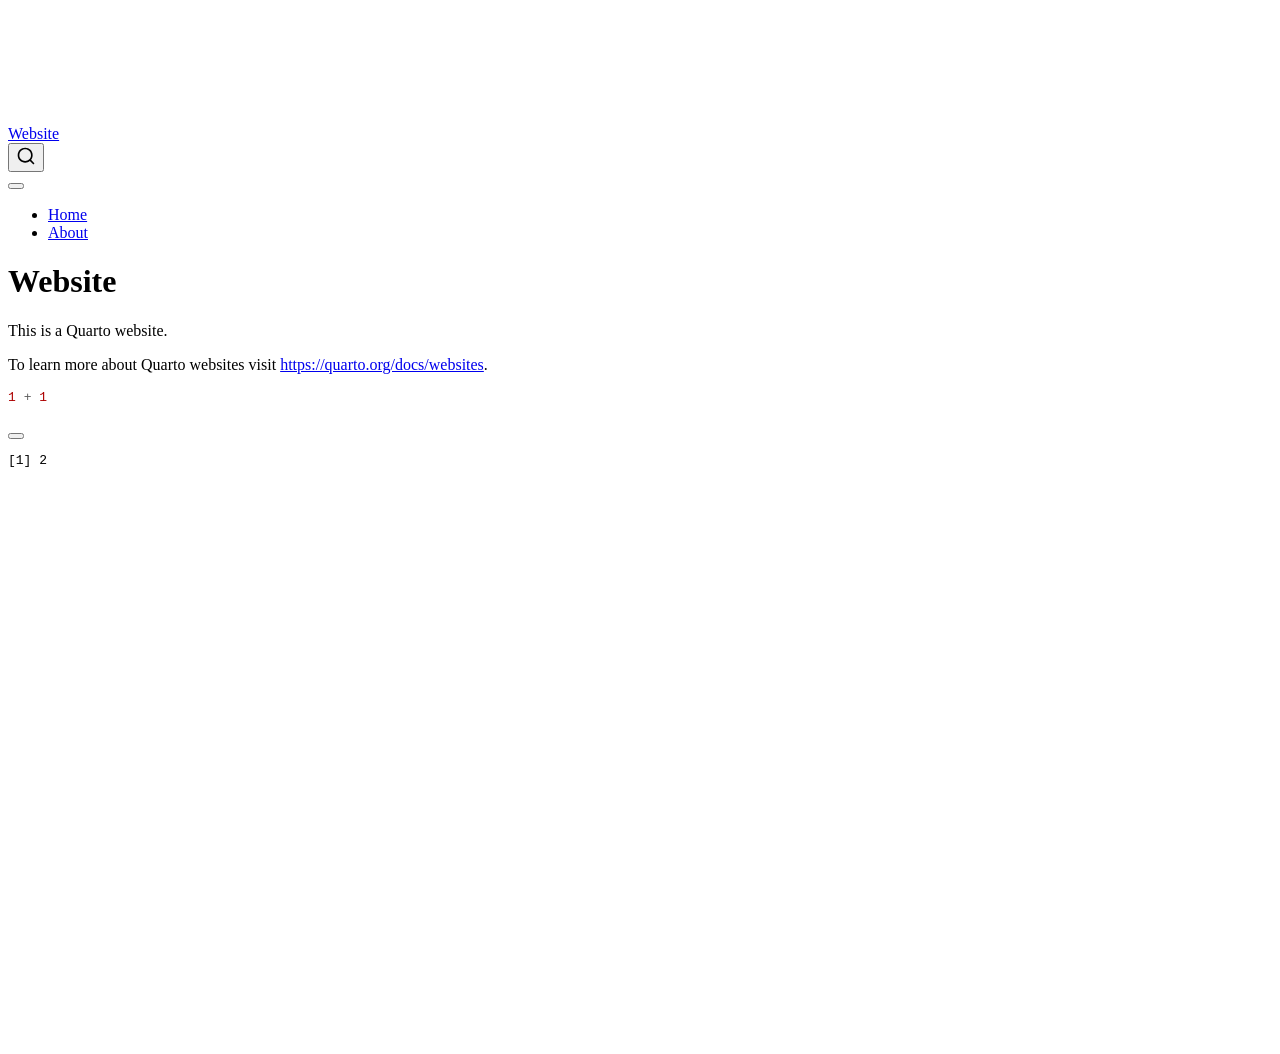
==== docs/index.html @ 3f33645c "commit 1" ====
<!DOCTYPE html>
<html xmlns="http://www.w3.org/1999/xhtml" lang="en" xml:lang="en"><head>

<meta charset="utf-8">
<meta name="generator" content="quarto-1.8.25">

<meta name="viewport" content="width=device-width, initial-scale=1.0, user-scalable=yes">


<title>Website</title>
<style>
code{white-space: pre-wrap;}
span.smallcaps{font-variant: small-caps;}
div.columns{display: flex; gap: min(4vw, 1.5em);}
div.column{flex: auto; overflow-x: auto;}
div.hanging-indent{margin-left: 1.5em; text-indent: -1.5em;}
ul.task-list{list-style: none;}
ul.task-list li input[type="checkbox"] {
  width: 0.8em;
  margin: 0 0.8em 0.2em -1em; /* quarto-specific, see https://github.com/quarto-dev/quarto-cli/issues/4556 */ 
  vertical-align: middle;
}
/* CSS for syntax highlighting */
html { -webkit-text-size-adjust: 100%; }
pre > code.sourceCode { white-space: pre; position: relative; }
pre > code.sourceCode > span { display: inline-block; line-height: 1.25; }
pre > code.sourceCode > span:empty { height: 1.2em; }
.sourceCode { overflow: visible; }
code.sourceCode > span { color: inherit; text-decoration: inherit; }
div.sourceCode { margin: 1em 0; }
pre.sourceCode { margin: 0; }
@media screen {
div.sourceCode { overflow: auto; }
}
@media print {
pre > code.sourceCode { white-space: pre-wrap; }
pre > code.sourceCode > span { text-indent: -5em; padding-left: 5em; }
}
pre.numberSource code
  { counter-reset: source-line 0; }
pre.numberSource code > span
  { position: relative; left: -4em; counter-increment: source-line; }
pre.numberSource code > span > a:first-child::before
  { content: counter(source-line);
    position: relative; left: -1em; text-align: right; vertical-align: baseline;
    border: none; display: inline-block;
    -webkit-touch-callout: none; -webkit-user-select: none;
    -khtml-user-select: none; -moz-user-select: none;
    -ms-user-select: none; user-select: none;
    padding: 0 4px; width: 4em;
  }
pre.numberSource { margin-left: 3em;  padding-left: 4px; }
div.sourceCode
  {   }
@media screen {
pre > code.sourceCode > span > a:first-child::before { text-decoration: underline; }
}
</style>


<script src="site_libs/quarto-nav/quarto-nav.js"></script>
<script src="site_libs/quarto-nav/headroom.min.js"></script>
<script src="site_libs/clipboard/clipboard.min.js"></script>
<script src="site_libs/quarto-search/autocomplete.umd.js"></script>
<script src="site_libs/quarto-search/fuse.min.js"></script>
<script src="site_libs/quarto-search/quarto-search.js"></script>
<meta name="quarto:offset" content="./">
<script src="site_libs/quarto-html/quarto.js" type="module"></script>
<script src="site_libs/quarto-html/tabsets/tabsets.js" type="module"></script>
<script src="site_libs/quarto-html/axe/axe-check.js" type="module"></script>
<script src="site_libs/quarto-html/popper.min.js"></script>
<script src="site_libs/quarto-html/tippy.umd.min.js"></script>
<script src="site_libs/quarto-html/anchor.min.js"></script>
<link href="site_libs/quarto-html/tippy.css" rel="stylesheet">
<link href="site_libs/quarto-html/quarto-syntax-highlighting-7b89279ff1a6dce999919e0e67d4d9ec.css" rel="stylesheet" id="quarto-text-highlighting-styles">
<script src="site_libs/bootstrap/bootstrap.min.js"></script>
<link href="site_libs/bootstrap/bootstrap-icons.css" rel="stylesheet">
<link href="site_libs/bootstrap/bootstrap-e31584831b205ffbb2d98406f31c2a5b.min.css" rel="stylesheet" append-hash="true" id="quarto-bootstrap" data-mode="light">
<script id="quarto-search-options" type="application/json">{
  "location": "navbar",
  "copy-button": false,
  "collapse-after": 3,
  "panel-placement": "end",
  "type": "overlay",
  "limit": 50,
  "keyboard-shortcut": [
    "f",
    "/",
    "s"
  ],
  "show-item-context": false,
  "language": {
    "search-no-results-text": "No results",
    "search-matching-documents-text": "matching documents",
    "search-copy-link-title": "Copy link to search",
    "search-hide-matches-text": "Hide additional matches",
    "search-more-match-text": "more match in this document",
    "search-more-matches-text": "more matches in this document",
    "search-clear-button-title": "Clear",
    "search-text-placeholder": "",
    "search-detached-cancel-button-title": "Cancel",
    "search-submit-button-title": "Submit",
    "search-label": "Search"
  }
}</script>


<link rel="stylesheet" href="styles.css">
</head>

<body class="nav-fixed quarto-light">

<div id="quarto-search-results"></div>
  <header id="quarto-header" class="headroom fixed-top">
    <nav class="navbar navbar-expand-lg " data-bs-theme="dark">
      <div class="navbar-container container-fluid">
      <div class="navbar-brand-container mx-auto">
    <a href="./index.html" class="navbar-brand navbar-brand-logo">
    </a>
    <a class="navbar-brand" href="./index.html">
    <span class="navbar-title">Website</span>
    </a>
  </div>
            <div id="quarto-search" class="" title="Search"></div>
          <button class="navbar-toggler" type="button" data-bs-toggle="collapse" data-bs-target="#navbarCollapse" aria-controls="navbarCollapse" role="menu" aria-expanded="false" aria-label="Toggle navigation" onclick="if (window.quartoToggleHeadroom) { window.quartoToggleHeadroom(); }">
  <span class="navbar-toggler-icon"></span>
</button>
          <div class="collapse navbar-collapse" id="navbarCollapse">
            <ul class="navbar-nav navbar-nav-scroll me-auto">
  <li class="nav-item">
    <a class="nav-link active" href="./index.html" aria-current="page"> 
<span class="menu-text">Home</span></a>
  </li>  
  <li class="nav-item">
    <a class="nav-link" href="./about.html"> 
<span class="menu-text">About</span></a>
  </li>  
</ul>
          </div> <!-- /navcollapse -->
            <div class="quarto-navbar-tools">
</div>
      </div> <!-- /container-fluid -->
    </nav>
</header>
<!-- content -->
<div id="quarto-content" class="quarto-container page-columns page-rows-contents page-layout-article page-navbar">
<!-- sidebar -->
<!-- margin-sidebar -->
    <div id="quarto-margin-sidebar" class="sidebar margin-sidebar zindex-bottom">
        
    </div>
<!-- main -->
<main class="content" id="quarto-document-content">

<header id="title-block-header" class="quarto-title-block default">
<div class="quarto-title">
<h1 class="title">Website</h1>
</div>



<div class="quarto-title-meta">

    
  
    
  </div>
  


</header>


<p>This is a Quarto website.</p>
<p>To learn more about Quarto websites visit <a href="https://quarto.org/docs/websites" class="uri">https://quarto.org/docs/websites</a>.</p>
<div class="cell">
<div class="code-copy-outer-scaffold"><div class="sourceCode cell-code" id="cb1"><pre class="sourceCode r code-with-copy"><code class="sourceCode r"><span id="cb1-1"><a href="#cb1-1" aria-hidden="true" tabindex="-1"></a><span class="dv">1</span> <span class="sc">+</span> <span class="dv">1</span></span></code></pre></div><button title="Copy to Clipboard" class="code-copy-button"><i class="bi"></i></button></div>
<div class="cell-output cell-output-stdout">
<pre><code>[1] 2</code></pre>
</div>
</div>



</main> <!-- /main -->
<script id="quarto-html-after-body" type="application/javascript">
  window.document.addEventListener("DOMContentLoaded", function (event) {
    const icon = "";
    const anchorJS = new window.AnchorJS();
    anchorJS.options = {
      placement: 'right',
      icon: icon
    };
    anchorJS.add('.anchored');
    const isCodeAnnotation = (el) => {
      for (const clz of el.classList) {
        if (clz.startsWith('code-annotation-')) {                     
          return true;
        }
      }
      return false;
    }
    const onCopySuccess = function(e) {
      // button target
      const button = e.trigger;
      // don't keep focus
      button.blur();
      // flash "checked"
      button.classList.add('code-copy-button-checked');
      var currentTitle = button.getAttribute("title");
      button.setAttribute("title", "Copied!");
      let tooltip;
      if (window.bootstrap) {
        button.setAttribute("data-bs-toggle", "tooltip");
        button.setAttribute("data-bs-placement", "left");
        button.setAttribute("data-bs-title", "Copied!");
        tooltip = new bootstrap.Tooltip(button, 
          { trigger: "manual", 
            customClass: "code-copy-button-tooltip",
            offset: [0, -8]});
        tooltip.show();    
      }
      setTimeout(function() {
        if (tooltip) {
          tooltip.hide();
          button.removeAttribute("data-bs-title");
          button.removeAttribute("data-bs-toggle");
          button.removeAttribute("data-bs-placement");
        }
        button.setAttribute("title", currentTitle);
        button.classList.remove('code-copy-button-checked');
      }, 1000);
      // clear code selection
      e.clearSelection();
    }
    const getTextToCopy = function(trigger) {
      const outerScaffold = trigger.parentElement.cloneNode(true);
      const codeEl = outerScaffold.querySelector('code');
      for (const childEl of codeEl.children) {
        if (isCodeAnnotation(childEl)) {
          childEl.remove();
        }
      }
      return codeEl.innerText;
    }
    const clipboard = new window.ClipboardJS('.code-copy-button:not([data-in-quarto-modal])', {
      text: getTextToCopy
    });
    clipboard.on('success', onCopySuccess);
    if (window.document.getElementById('quarto-embedded-source-code-modal')) {
      const clipboardModal = new window.ClipboardJS('.code-copy-button[data-in-quarto-modal]', {
        text: getTextToCopy,
        container: window.document.getElementById('quarto-embedded-source-code-modal')
      });
      clipboardModal.on('success', onCopySuccess);
    }
      var localhostRegex = new RegExp(/^(?:http|https):\/\/localhost\:?[0-9]*\//);
      var mailtoRegex = new RegExp(/^mailto:/);
        var filterRegex = new RegExp('/' + window.location.host + '/');
      var isInternal = (href) => {
          return filterRegex.test(href) || localhostRegex.test(href) || mailtoRegex.test(href);
      }
      // Inspect non-navigation links and adorn them if external
     var links = window.document.querySelectorAll('a[href]:not(.nav-link):not(.navbar-brand):not(.toc-action):not(.sidebar-link):not(.sidebar-item-toggle):not(.pagination-link):not(.no-external):not([aria-hidden]):not(.dropdown-item):not(.quarto-navigation-tool):not(.about-link)');
      for (var i=0; i<links.length; i++) {
        const link = links[i];
        if (!isInternal(link.href)) {
          // undo the damage that might have been done by quarto-nav.js in the case of
          // links that we want to consider external
          if (link.dataset.originalHref !== undefined) {
            link.href = link.dataset.originalHref;
          }
        }
      }
    function tippyHover(el, contentFn, onTriggerFn, onUntriggerFn) {
      const config = {
        allowHTML: true,
        maxWidth: 500,
        delay: 100,
        arrow: false,
        appendTo: function(el) {
            return el.parentElement;
        },
        interactive: true,
        interactiveBorder: 10,
        theme: 'quarto',
        placement: 'bottom-start',
      };
      if (contentFn) {
        config.content = contentFn;
      }
      if (onTriggerFn) {
        config.onTrigger = onTriggerFn;
      }
      if (onUntriggerFn) {
        config.onUntrigger = onUntriggerFn;
      }
      window.tippy(el, config); 
    }
    const noterefs = window.document.querySelectorAll('a[role="doc-noteref"]');
    for (var i=0; i<noterefs.length; i++) {
      const ref = noterefs[i];
      tippyHover(ref, function() {
        // use id or data attribute instead here
        let href = ref.getAttribute('data-footnote-href') || ref.getAttribute('href');
        try { href = new URL(href).hash; } catch {}
        const id = href.replace(/^#\/?/, "");
        const note = window.document.getElementById(id);
        if (note) {
          return note.innerHTML;
        } else {
          return "";
        }
      });
    }
    const xrefs = window.document.querySelectorAll('a.quarto-xref');
    const processXRef = (id, note) => {
      // Strip column container classes
      const stripColumnClz = (el) => {
        el.classList.remove("page-full", "page-columns");
        if (el.children) {
          for (const child of el.children) {
            stripColumnClz(child);
          }
        }
      }
      stripColumnClz(note)
      if (id === null || id.startsWith('sec-')) {
        // Special case sections, only their first couple elements
        const container = document.createElement("div");
        if (note.children && note.children.length > 2) {
          container.appendChild(note.children[0].cloneNode(true));
          for (let i = 1; i < note.children.length; i++) {
            const child = note.children[i];
            if (child.tagName === "P" && child.innerText === "") {
              continue;
            } else {
              container.appendChild(child.cloneNode(true));
              break;
            }
          }
          if (window.Quarto?.typesetMath) {
            window.Quarto.typesetMath(container);
          }
          return container.innerHTML
        } else {
          if (window.Quarto?.typesetMath) {
            window.Quarto.typesetMath(note);
          }
          return note.innerHTML;
        }
      } else {
        // Remove any anchor links if they are present
        const anchorLink = note.querySelector('a.anchorjs-link');
        if (anchorLink) {
          anchorLink.remove();
        }
        if (window.Quarto?.typesetMath) {
          window.Quarto.typesetMath(note);
        }
        if (note.classList.contains("callout")) {
          return note.outerHTML;
        } else {
          return note.innerHTML;
        }
      }
    }
    for (var i=0; i<xrefs.length; i++) {
      const xref = xrefs[i];
      tippyHover(xref, undefined, function(instance) {
        instance.disable();
        let url = xref.getAttribute('href');
        let hash = undefined; 
        if (url.startsWith('#')) {
          hash = url;
        } else {
          try { hash = new URL(url).hash; } catch {}
        }
        if (hash) {
          const id = hash.replace(/^#\/?/, "");
          const note = window.document.getElementById(id);
          if (note !== null) {
            try {
              const html = processXRef(id, note.cloneNode(true));
              instance.setContent(html);
            } finally {
              instance.enable();
              instance.show();
            }
          } else {
            // See if we can fetch this
            fetch(url.split('#')[0])
            .then(res => res.text())
            .then(html => {
              const parser = new DOMParser();
              const htmlDoc = parser.parseFromString(html, "text/html");
              const note = htmlDoc.getElementById(id);
              if (note !== null) {
                const html = processXRef(id, note);
                instance.setContent(html);
              } 
            }).finally(() => {
              instance.enable();
              instance.show();
            });
          }
        } else {
          // See if we can fetch a full url (with no hash to target)
          // This is a special case and we should probably do some content thinning / targeting
          fetch(url)
          .then(res => res.text())
          .then(html => {
            const parser = new DOMParser();
            const htmlDoc = parser.parseFromString(html, "text/html");
            const note = htmlDoc.querySelector('main.content');
            if (note !== null) {
              // This should only happen for chapter cross references
              // (since there is no id in the URL)
              // remove the first header
              if (note.children.length > 0 && note.children[0].tagName === "HEADER") {
                note.children[0].remove();
              }
              const html = processXRef(null, note);
              instance.setContent(html);
            } 
          }).finally(() => {
            instance.enable();
            instance.show();
          });
        }
      }, function(instance) {
      });
    }
        let selectedAnnoteEl;
        const selectorForAnnotation = ( cell, annotation) => {
          let cellAttr = 'data-code-cell="' + cell + '"';
          let lineAttr = 'data-code-annotation="' +  annotation + '"';
          const selector = 'span[' + cellAttr + '][' + lineAttr + ']';
          return selector;
        }
        const selectCodeLines = (annoteEl) => {
          const doc = window.document;
          const targetCell = annoteEl.getAttribute("data-target-cell");
          const targetAnnotation = annoteEl.getAttribute("data-target-annotation");
          const annoteSpan = window.document.querySelector(selectorForAnnotation(targetCell, targetAnnotation));
          const lines = annoteSpan.getAttribute("data-code-lines").split(",");
          const lineIds = lines.map((line) => {
            return targetCell + "-" + line;
          })
          let top = null;
          let height = null;
          let parent = null;
          if (lineIds.length > 0) {
              //compute the position of the single el (top and bottom and make a div)
              const el = window.document.getElementById(lineIds[0]);
              top = el.offsetTop;
              height = el.offsetHeight;
              parent = el.parentElement.parentElement;
            if (lineIds.length > 1) {
              const lastEl = window.document.getElementById(lineIds[lineIds.length - 1]);
              const bottom = lastEl.offsetTop + lastEl.offsetHeight;
              height = bottom - top;
            }
            if (top !== null && height !== null && parent !== null) {
              // cook up a div (if necessary) and position it 
              let div = window.document.getElementById("code-annotation-line-highlight");
              if (div === null) {
                div = window.document.createElement("div");
                div.setAttribute("id", "code-annotation-line-highlight");
                div.style.position = 'absolute';
                parent.appendChild(div);
              }
              div.style.top = top - 2 + "px";
              div.style.height = height + 4 + "px";
              div.style.left = 0;
              let gutterDiv = window.document.getElementById("code-annotation-line-highlight-gutter");
              if (gutterDiv === null) {
                gutterDiv = window.document.createElement("div");
                gutterDiv.setAttribute("id", "code-annotation-line-highlight-gutter");
                gutterDiv.style.position = 'absolute';
                const codeCell = window.document.getElementById(targetCell);
                const gutter = codeCell.querySelector('.code-annotation-gutter');
                gutter.appendChild(gutterDiv);
              }
              gutterDiv.style.top = top - 2 + "px";
              gutterDiv.style.height = height + 4 + "px";
            }
            selectedAnnoteEl = annoteEl;
          }
        };
        const unselectCodeLines = () => {
          const elementsIds = ["code-annotation-line-highlight", "code-annotation-line-highlight-gutter"];
          elementsIds.forEach((elId) => {
            const div = window.document.getElementById(elId);
            if (div) {
              div.remove();
            }
          });
          selectedAnnoteEl = undefined;
        };
          // Handle positioning of the toggle
      window.addEventListener(
        "resize",
        throttle(() => {
          elRect = undefined;
          if (selectedAnnoteEl) {
            selectCodeLines(selectedAnnoteEl);
          }
        }, 10)
      );
      function throttle(fn, ms) {
      let throttle = false;
      let timer;
        return (...args) => {
          if(!throttle) { // first call gets through
              fn.apply(this, args);
              throttle = true;
          } else { // all the others get throttled
              if(timer) clearTimeout(timer); // cancel #2
              timer = setTimeout(() => {
                fn.apply(this, args);
                timer = throttle = false;
              }, ms);
          }
        };
      }
        // Attach click handler to the DT
        const annoteDls = window.document.querySelectorAll('dt[data-target-cell]');
        for (const annoteDlNode of annoteDls) {
          annoteDlNode.addEventListener('click', (event) => {
            const clickedEl = event.target;
            if (clickedEl !== selectedAnnoteEl) {
              unselectCodeLines();
              const activeEl = window.document.querySelector('dt[data-target-cell].code-annotation-active');
              if (activeEl) {
                activeEl.classList.remove('code-annotation-active');
              }
              selectCodeLines(clickedEl);
              clickedEl.classList.add('code-annotation-active');
            } else {
              // Unselect the line
              unselectCodeLines();
              clickedEl.classList.remove('code-annotation-active');
            }
          });
        }
    const findCites = (el) => {
      const parentEl = el.parentElement;
      if (parentEl) {
        const cites = parentEl.dataset.cites;
        if (cites) {
          return {
            el,
            cites: cites.split(' ')
          };
        } else {
          return findCites(el.parentElement)
        }
      } else {
        return undefined;
      }
    };
    var bibliorefs = window.document.querySelectorAll('a[role="doc-biblioref"]');
    for (var i=0; i<bibliorefs.length; i++) {
      const ref = bibliorefs[i];
      const citeInfo = findCites(ref);
      if (citeInfo) {
        tippyHover(citeInfo.el, function() {
          var popup = window.document.createElement('div');
          citeInfo.cites.forEach(function(cite) {
            var citeDiv = window.document.createElement('div');
            citeDiv.classList.add('hanging-indent');
            citeDiv.classList.add('csl-entry');
            var biblioDiv = window.document.getElementById('ref-' + cite);
            if (biblioDiv) {
              citeDiv.innerHTML = biblioDiv.innerHTML;
            }
            popup.appendChild(citeDiv);
          });
          return popup.innerHTML;
        });
      }
    }
  });
  </script>
</div> <!-- /content -->




</body></html>
---- docs/site_libs/quarto-html/tippy.css ----
.tippy-box[data-animation=fade][data-state=hidden]{opacity:0}[data-tippy-root]{max-width:calc(100vw - 10px)}.tippy-box{position:relative;background-color:#333;color:#fff;border-radius:4px;font-size:14px;line-height:1.4;white-space:normal;outline:0;transition-property:transform,visibility,opacity}.tippy-box[data-placement^=top]>.tippy-arrow{bottom:0}.tippy-box[data-placement^=top]>.tippy-arrow:before{bottom:-7px;left:0;border-width:8px 8px 0;border-top-color:initial;transform-origin:center top}.tippy-box[data-placement^=bottom]>.tippy-arrow{top:0}.tippy-box[data-placement^=bottom]>.tippy-arrow:before{top:-7px;left:0;border-width:0 8px 8px;border-bottom-color:initial;transform-origin:center bottom}.tippy-box[data-placement^=left]>.tippy-arrow{right:0}.tippy-box[data-placement^=left]>.tippy-arrow:before{border-width:8px 0 8px 8px;border-left-color:initial;right:-7px;transform-origin:center left}.tippy-box[data-placement^=right]>.tippy-arrow{left:0}.tippy-box[data-placement^=right]>.tippy-arrow:before{left:-7px;border-width:8px 8px 8px 0;border-right-color:initial;transform-origin:center right}.tippy-box[data-inertia][data-state=visible]{transition-timing-function:cubic-bezier(.54,1.5,.38,1.11)}.tippy-arrow{width:16px;height:16px;color:#333}.tippy-arrow:before{content:"";position:absolute;border-color:transparent;border-style:solid}.tippy-content{position:relative;padding:5px 9px;z-index:1}
---- docs/site_libs/quarto-html/quarto-syntax-highlighting-7b89279ff1a6dce999919e0e67d4d9ec.css ----
/* quarto syntax highlight colors */
:root {
  --quarto-hl-ot-color: #003B4F;
  --quarto-hl-at-color: #657422;
  --quarto-hl-ss-color: #20794D;
  --quarto-hl-an-color: #5E5E5E;
  --quarto-hl-fu-color: #4758AB;
  --quarto-hl-st-color: #20794D;
  --quarto-hl-cf-color: #003B4F;
  --quarto-hl-op-color: #5E5E5E;
  --quarto-hl-er-color: #AD0000;
  --quarto-hl-bn-color: #AD0000;
  --quarto-hl-al-color: #AD0000;
  --quarto-hl-va-color: #111111;
  --quarto-hl-bu-color: inherit;
  --quarto-hl-ex-color: inherit;
  --quarto-hl-pp-color: #AD0000;
  --quarto-hl-in-color: #5E5E5E;
  --quarto-hl-vs-color: #20794D;
  --quarto-hl-wa-color: #5E5E5E;
  --quarto-hl-do-color: #5E5E5E;
  --quarto-hl-im-color: #00769E;
  --quarto-hl-ch-color: #20794D;
  --quarto-hl-dt-color: #AD0000;
  --quarto-hl-fl-color: #AD0000;
  --quarto-hl-co-color: #5E5E5E;
  --quarto-hl-cv-color: #5E5E5E;
  --quarto-hl-cn-color: #8f5902;
  --quarto-hl-sc-color: #5E5E5E;
  --quarto-hl-dv-color: #AD0000;
  --quarto-hl-kw-color: #003B4F;
}

/* other quarto variables */
:root {
  --quarto-font-monospace: SFMono-Regular, Menlo, Monaco, Consolas, "Liberation Mono", "Courier New", monospace;
}

/* syntax highlight based on Pandoc's rules */
pre > code.sourceCode > span {
  color: #003B4F;
}

code.sourceCode > span {
  color: #003B4F;
}

div.sourceCode,
div.sourceCode pre.sourceCode {
  color: #003B4F;
}

/* Normal */
code span {
  color: #003B4F;
}

/* Alert */
code span.al {
  color: #AD0000;
  font-style: inherit;
}

/* Annotation */
code span.an {
  color: #5E5E5E;
  font-style: inherit;
}

/* Attribute */
code span.at {
  color: #657422;
  font-style: inherit;
}

/* BaseN */
code span.bn {
  color: #AD0000;
  font-style: inherit;
}

/* BuiltIn */
code span.bu {
  font-style: inherit;
}

/* ControlFlow */
code span.cf {
  color: #003B4F;
  font-weight: bold;
  font-style: inherit;
}

/* Char */
code span.ch {
  color: #20794D;
  font-style: inherit;
}

/* Constant */
code span.cn {
  color: #8f5902;
  font-style: inherit;
}

/* Comment */
code span.co {
  color: #5E5E5E;
  font-style: inherit;
}

/* CommentVar */
code span.cv {
  color: #5E5E5E;
  font-style: italic;
}

/* Documentation */
code span.do {
  color: #5E5E5E;
  font-style: italic;
}

/* DataType */
code span.dt {
  color: #AD0000;
  font-style: inherit;
}

/* DecVal */
code span.dv {
  color: #AD0000;
  font-style: inherit;
}

/* Error */
code span.er {
  color: #AD0000;
  font-style: inherit;
}

/* Extension */
code span.ex {
  font-style: inherit;
}

/* Float */
code span.fl {
  color: #AD0000;
  font-style: inherit;
}

/* Function */
code span.fu {
  color: #4758AB;
  font-style: inherit;
}

/* Import */
code span.im {
  color: #00769E;
  font-style: inherit;
}

/* Information */
code span.in {
  color: #5E5E5E;
  font-style: inherit;
}

/* Keyword */
code span.kw {
  color: #003B4F;
  font-weight: bold;
  font-style: inherit;
}

/* Operator */
code span.op {
  color: #5E5E5E;
  font-style: inherit;
}

/* Other */
code span.ot {
  color: #003B4F;
  font-style: inherit;
}

/* Preprocessor */
code span.pp {
  color: #AD0000;
  font-style: inherit;
}

/* SpecialChar */
code span.sc {
  color: #5E5E5E;
  font-style: inherit;
}

/* SpecialString */
code span.ss {
  color: #20794D;
  font-style: inherit;
}

/* String */
code span.st {
  color: #20794D;
  font-style: inherit;
}

/* Variable */
code span.va {
  color: #111111;
  font-style: inherit;
}

/* VerbatimString */
code span.vs {
  color: #20794D;
  font-style: inherit;
}

/* Warning */
code span.wa {
  color: #5E5E5E;
  font-style: italic;
}

.prevent-inlining {
  content: "</";
}

/*# sourceMappingURL=3944bc705cfaf4c80e56f77c5205168a.css.map */
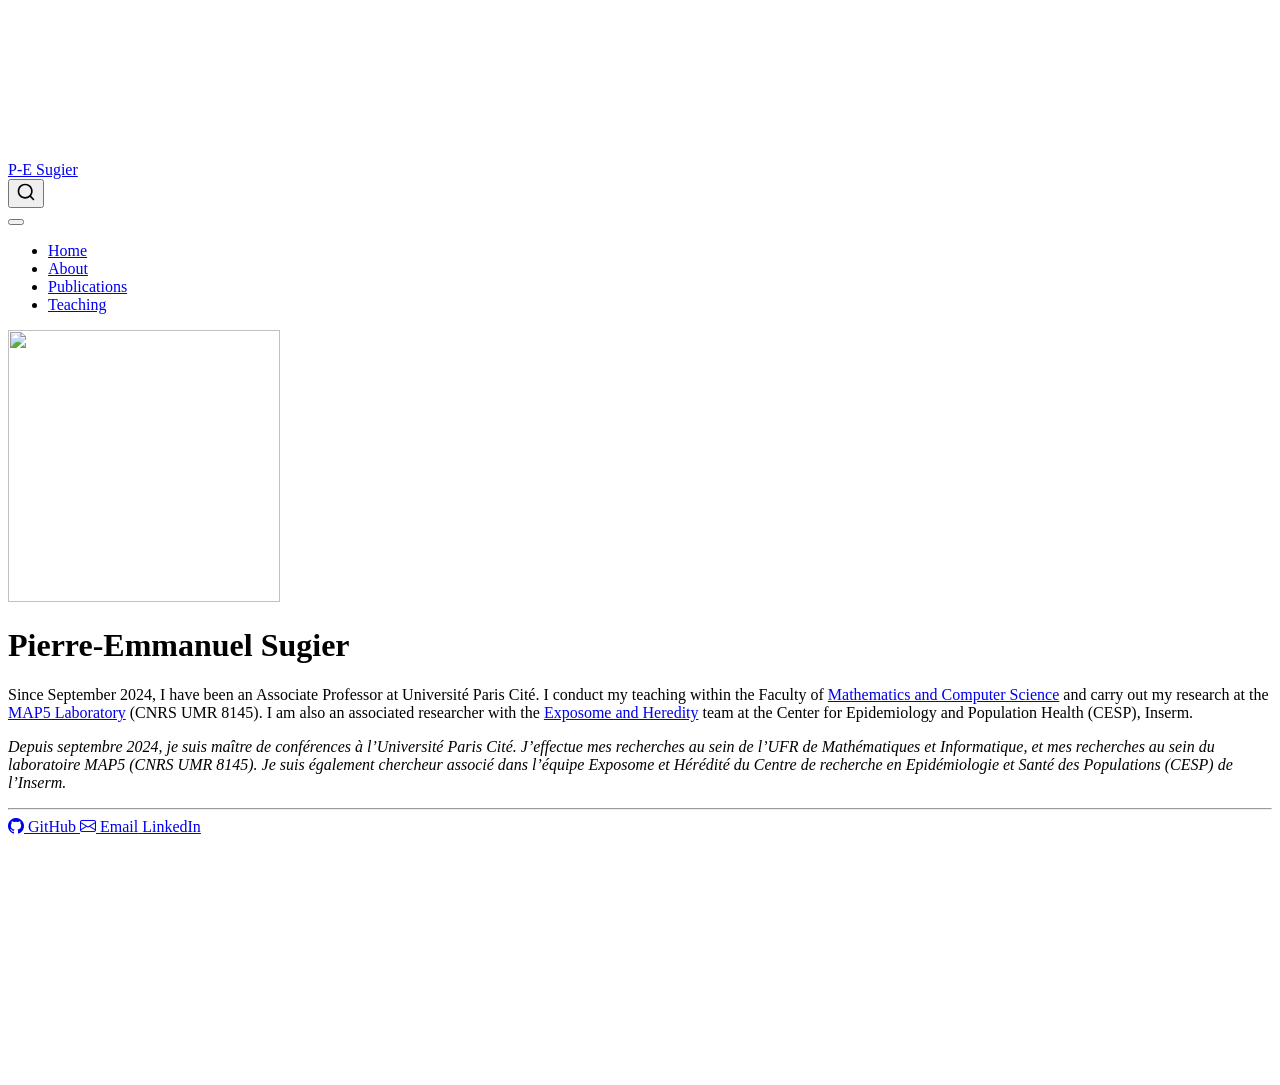
==== commit 09599665: "v1 finie" ====
--- a/docs/index.html
+++ b/docs/index.html
@@ -7,7 +7,7 @@
 <meta name="viewport" content="width=device-width, initial-scale=1.0, user-scalable=yes">
 
 
-<title>Website</title>
+<title>Pierre-Emmanuel Sugier – P-E Sugier</title>
 <style>
 code{white-space: pre-wrap;}
 span.smallcaps{font-variant: small-caps;}
@@ -20,41 +20,6 @@
   margin: 0 0.8em 0.2em -1em; /* quarto-specific, see https://github.com/quarto-dev/quarto-cli/issues/4556 */ 
   vertical-align: middle;
 }
-/* CSS for syntax highlighting */
-html { -webkit-text-size-adjust: 100%; }
-pre > code.sourceCode { white-space: pre; position: relative; }
-pre > code.sourceCode > span { display: inline-block; line-height: 1.25; }
-pre > code.sourceCode > span:empty { height: 1.2em; }
-.sourceCode { overflow: visible; }
-code.sourceCode > span { color: inherit; text-decoration: inherit; }
-div.sourceCode { margin: 1em 0; }
-pre.sourceCode { margin: 0; }
-@media screen {
-div.sourceCode { overflow: auto; }
-}
-@media print {
-pre > code.sourceCode { white-space: pre-wrap; }
-pre > code.sourceCode > span { text-indent: -5em; padding-left: 5em; }
-}
-pre.numberSource code
-  { counter-reset: source-line 0; }
-pre.numberSource code > span
-  { position: relative; left: -4em; counter-increment: source-line; }
-pre.numberSource code > span > a:first-child::before
-  { content: counter(source-line);
-    position: relative; left: -1em; text-align: right; vertical-align: baseline;
-    border: none; display: inline-block;
-    -webkit-touch-callout: none; -webkit-user-select: none;
-    -khtml-user-select: none; -moz-user-select: none;
-    -ms-user-select: none; user-select: none;
-    padding: 0 4px; width: 4em;
-  }
-pre.numberSource { margin-left: 3em;  padding-left: 4px; }
-div.sourceCode
-  {   }
-@media screen {
-pre > code.sourceCode > span > a:first-child::before { text-decoration: underline; }
-}
 </style>
 
 
@@ -70,12 +35,15 @@
 <script src="site_libs/quarto-html/axe/axe-check.js" type="module"></script>
 <script src="site_libs/quarto-html/popper.min.js"></script>
 <script src="site_libs/quarto-html/tippy.umd.min.js"></script>
-<script src="site_libs/quarto-html/anchor.min.js"></script>
 <link href="site_libs/quarto-html/tippy.css" rel="stylesheet">
-<link href="site_libs/quarto-html/quarto-syntax-highlighting-7b89279ff1a6dce999919e0e67d4d9ec.css" rel="stylesheet" id="quarto-text-highlighting-styles">
+<link href="site_libs/quarto-html/quarto-syntax-highlighting-7b89279ff1a6dce999919e0e67d4d9ec.css" rel="stylesheet" class="quarto-color-scheme" id="quarto-text-highlighting-styles">
+<link href="site_libs/quarto-html/quarto-syntax-highlighting-dark-707d8167ce6003fca903bfe2be84ab7f.css" rel="stylesheet" class="quarto-color-scheme quarto-color-alternate" id="quarto-text-highlighting-styles">
+<link href="site_libs/quarto-html/quarto-syntax-highlighting-7b89279ff1a6dce999919e0e67d4d9ec.css" rel="stylesheet" class="quarto-color-scheme-extra" id="quarto-text-highlighting-styles">
 <script src="site_libs/bootstrap/bootstrap.min.js"></script>
 <link href="site_libs/bootstrap/bootstrap-icons.css" rel="stylesheet">
-<link href="site_libs/bootstrap/bootstrap-e31584831b205ffbb2d98406f31c2a5b.min.css" rel="stylesheet" append-hash="true" id="quarto-bootstrap" data-mode="light">
+<link href="site_libs/bootstrap/bootstrap-0c00389b879298299dc4b18f8c7d841e.min.css" rel="stylesheet" append-hash="true" class="quarto-color-scheme" id="quarto-bootstrap" data-mode="dark">
+<link href="site_libs/bootstrap/bootstrap-dark-afa1767ab894c633a6efdfa517d42c1b.min.css" rel="stylesheet" append-hash="true" class="quarto-color-scheme quarto-color-alternate" id="quarto-bootstrap" data-mode="dark">
+<link href="site_libs/bootstrap/bootstrap-0c00389b879298299dc4b18f8c7d841e.min.css" rel="stylesheet" append-hash="true" class="quarto-color-scheme-extra" id="quarto-bootstrap" data-mode="dark">
 <script id="quarto-search-options" type="application/json">{
   "location": "navbar",
   "copy-button": false,
@@ -108,7 +76,169 @@
 <link rel="stylesheet" href="styles.css">
 </head>
 
-<body class="nav-fixed quarto-light">
+<body class="nav-fixed quarto-light"><script id="quarto-html-before-body" type="application/javascript">
+    const toggleBodyColorMode = (bsSheetEl) => {
+      const mode = bsSheetEl.getAttribute("data-mode");
+      const bodyEl = window.document.querySelector("body");
+      if (mode === "dark") {
+        bodyEl.classList.add("quarto-dark");
+        bodyEl.classList.remove("quarto-light");
+      } else {
+        bodyEl.classList.add("quarto-light");
+        bodyEl.classList.remove("quarto-dark");
+      }
+    }
+    const toggleBodyColorPrimary = () => {
+      const bsSheetEl = window.document.querySelector("link#quarto-bootstrap:not([rel=disabled-stylesheet])");
+      if (bsSheetEl) {
+        toggleBodyColorMode(bsSheetEl);
+      }
+    }
+    const setColorSchemeToggle = (alternate) => {
+      const toggles = window.document.querySelectorAll('.quarto-color-scheme-toggle');
+      for (let i=0; i < toggles.length; i++) {
+        const toggle = toggles[i];
+        if (toggle) {
+          if (alternate) {
+            toggle.classList.add("alternate");
+          } else {
+            toggle.classList.remove("alternate");
+          }
+        }
+      }
+    };
+    const toggleColorMode = (alternate) => {
+      // Switch the stylesheets
+      const primaryStylesheets = window.document.querySelectorAll('link.quarto-color-scheme:not(.quarto-color-alternate)');
+      const alternateStylesheets = window.document.querySelectorAll('link.quarto-color-scheme.quarto-color-alternate');
+      manageTransitions('#quarto-margin-sidebar .nav-link', false);
+      if (alternate) {
+        // note: dark is layered on light, we don't disable primary!
+        enableStylesheet(alternateStylesheets);
+        for (const sheetNode of alternateStylesheets) {
+          if (sheetNode.id === "quarto-bootstrap") {
+            toggleBodyColorMode(sheetNode);
+          }
+        }
+      } else {
+        disableStylesheet(alternateStylesheets);
+        enableStylesheet(primaryStylesheets)
+        toggleBodyColorPrimary();
+      }
+      manageTransitions('#quarto-margin-sidebar .nav-link', true);
+      // Switch the toggles
+      setColorSchemeToggle(alternate)
+      // Hack to workaround the fact that safari doesn't
+      // properly recolor the scrollbar when toggling (#1455)
+      if (navigator.userAgent.indexOf('Safari') > 0 && navigator.userAgent.indexOf('Chrome') == -1) {
+        manageTransitions("body", false);
+        window.scrollTo(0, 1);
+        setTimeout(() => {
+          window.scrollTo(0, 0);
+          manageTransitions("body", true);
+        }, 40);
+      }
+    }
+    const disableStylesheet = (stylesheets) => {
+      for (let i=0; i < stylesheets.length; i++) {
+        const stylesheet = stylesheets[i];
+        stylesheet.rel = 'disabled-stylesheet';
+      }
+    }
+    const enableStylesheet = (stylesheets) => {
+      for (let i=0; i < stylesheets.length; i++) {
+        const stylesheet = stylesheets[i];
+        if(stylesheet.rel !== 'stylesheet') { // for Chrome, which will still FOUC without this check
+          stylesheet.rel = 'stylesheet';
+        }
+      }
+    }
+    const manageTransitions = (selector, allowTransitions) => {
+      const els = window.document.querySelectorAll(selector);
+      for (let i=0; i < els.length; i++) {
+        const el = els[i];
+        if (allowTransitions) {
+          el.classList.remove('notransition');
+        } else {
+          el.classList.add('notransition');
+        }
+      }
+    }
+    const isFileUrl = () => {
+      return window.location.protocol === 'file:';
+    }
+    const hasAlternateSentinel = () => {
+      let styleSentinel = getColorSchemeSentinel();
+      if (styleSentinel !== null) {
+        return styleSentinel === "alternate";
+      } else {
+        return false;
+      }
+    }
+    const setStyleSentinel = (alternate) => {
+      const value = alternate ? "alternate" : "default";
+      if (!isFileUrl()) {
+        window.localStorage.setItem("quarto-color-scheme", value);
+      } else {
+        localAlternateSentinel = value;
+      }
+    }
+    const getColorSchemeSentinel = () => {
+      if (!isFileUrl()) {
+        const storageValue = window.localStorage.getItem("quarto-color-scheme");
+        return storageValue != null ? storageValue : localAlternateSentinel;
+      } else {
+        return localAlternateSentinel;
+      }
+    }
+    const toggleGiscusIfUsed = (isAlternate, darkModeDefault) => {
+      const baseTheme = document.querySelector('#giscus-base-theme')?.value ?? 'light';
+      const alternateTheme = document.querySelector('#giscus-alt-theme')?.value ?? 'dark';
+      let newTheme = '';
+      if(authorPrefersDark) {
+        newTheme = isAlternate ? baseTheme : alternateTheme;
+      } else {
+        newTheme = isAlternate ? alternateTheme : baseTheme;
+      }
+      const changeGiscusTheme = () => {
+        // From: https://github.com/giscus/giscus/issues/336
+        const sendMessage = (message) => {
+          const iframe = document.querySelector('iframe.giscus-frame');
+          if (!iframe) return;
+          iframe.contentWindow.postMessage({ giscus: message }, 'https://giscus.app');
+        }
+        sendMessage({
+          setConfig: {
+            theme: newTheme
+          }
+        });
+      }
+      const isGiscussLoaded = window.document.querySelector('iframe.giscus-frame') !== null;
+      if (isGiscussLoaded) {
+        changeGiscusTheme();
+      }
+    };
+    const authorPrefersDark = false;
+    const darkModeDefault = authorPrefersDark;
+      document.querySelector('link#quarto-text-highlighting-styles.quarto-color-scheme-extra').rel = 'disabled-stylesheet';
+      document.querySelector('link#quarto-bootstrap.quarto-color-scheme-extra').rel = 'disabled-stylesheet';
+    let localAlternateSentinel = darkModeDefault ? 'alternate' : 'default';
+    // Dark / light mode switch
+    window.quartoToggleColorScheme = () => {
+      // Read the current dark / light value
+      let toAlternate = !hasAlternateSentinel();
+      toggleColorMode(toAlternate);
+      setStyleSentinel(toAlternate);
+      toggleGiscusIfUsed(toAlternate, darkModeDefault);
+      window.dispatchEvent(new Event('resize'));
+    };
+    // Switch to dark mode if need be
+    if (hasAlternateSentinel()) {
+      toggleColorMode(true);
+    } else {
+      toggleColorMode(false);
+    }
+  </script>
 
 <div id="quarto-search-results"></div>
   <header id="quarto-header" class="headroom fixed-top">
@@ -118,7 +248,7 @@
     <a href="./index.html" class="navbar-brand navbar-brand-logo">
     </a>
     <a class="navbar-brand" href="./index.html">
-    <span class="navbar-title">Website</span>
+    <span class="navbar-title">P-E Sugier</span>
     </a>
   </div>
             <div id="quarto-search" class="" title="Search"></div>
@@ -132,66 +262,78 @@
 <span class="menu-text">Home</span></a>
   </li>  
   <li class="nav-item">
-    <a class="nav-link" href="./about.html"> 
+    <a class="nav-link" href="./curriculum.html"> 
 <span class="menu-text">About</span></a>
+  </li>  
+  <li class="nav-item">
+    <a class="nav-link" href="./publications.html"> 
+<span class="menu-text">Publications</span></a>
+  </li>  
+  <li class="nav-item">
+    <a class="nav-link" href="./enseignement.html"> 
+<span class="menu-text">Teaching</span></a>
   </li>  
 </ul>
           </div> <!-- /navcollapse -->
             <div class="quarto-navbar-tools">
+  <a href="" class="quarto-color-scheme-toggle quarto-navigation-tool  px-1" onclick="window.quartoToggleColorScheme(); return false;" title="Toggle dark mode"><i class="bi"></i></a>
 </div>
       </div> <!-- /container-fluid -->
     </nav>
 </header>
 <!-- content -->
-<div id="quarto-content" class="quarto-container page-columns page-rows-contents page-layout-article page-navbar">
+<div id="quarto-content" class="quarto-container page-columns page-rows-contents page-layout-full page-navbar">
 <!-- sidebar -->
 <!-- margin-sidebar -->
-    <div id="quarto-margin-sidebar" class="sidebar margin-sidebar zindex-bottom">
-        
-    </div>
+    
 <!-- main -->
-<main class="content" id="quarto-document-content">
-
-<header id="title-block-header" class="quarto-title-block default">
+<div class="quarto-about-jolla column-page">
+  <img src="image/pe_rando_touraine.jpeg" class="about-image
+  round " style="height: 17em; width: 17em;">
+ <header id="title-block-header" class="quarto-title-block default">
 <div class="quarto-title">
-<h1 class="title">Website</h1>
+<h1 class="title">Pierre-Emmanuel Sugier</h1>
 </div>
-
-
-
-<div class="quarto-title-meta">
-
-    
-  
-    
+<div class="quarto-title-meta column-page">
   </div>
-  
-
-
-</header>
-
-
-<p>This is a Quarto website.</p>
-<p>To learn more about Quarto websites visit <a href="https://quarto.org/docs/websites" class="uri">https://quarto.org/docs/websites</a>.</p>
-<div class="cell">
-<div class="code-copy-outer-scaffold"><div class="sourceCode cell-code" id="cb1"><pre class="sourceCode r code-with-copy"><code class="sourceCode r"><span id="cb1-1"><a href="#cb1-1" aria-hidden="true" tabindex="-1"></a><span class="dv">1</span> <span class="sc">+</span> <span class="dv">1</span></span></code></pre></div><button title="Copy to Clipboard" class="code-copy-button"><i class="bi"></i></button></div>
-<div class="cell-output cell-output-stdout">
-<pre><code>[1] 2</code></pre>
+</header><main class="content column-page" id="quarto-document-content">
+
+<p>Since September 2024, I have been an Associate Professor at Université Paris Cité. I conduct my teaching within the Faculty of <a href="https://math-info.u-paris.fr/">Mathematics and Computer Science</a> and carry out my research at the <a href="https://map5.mi.parisdescartes.fr/">MAP5 Laboratory</a> (CNRS UMR 8145). I am also an associated researcher with the <a href="https://cesp.inserm.fr/fr/node/3">Exposome and Heredity</a> team at the Center for Epidemiology and Population Health (CESP), Inserm.</p>
+<p><em>Depuis septembre 2024, je suis maître de conférences à l’Université Paris Cité. J’effectue mes recherches au sein de l’UFR de Mathématiques et Informatique, et mes recherches au sein du laboratoire MAP5 (CNRS UMR 8145). Je suis également chercheur associé dans l’équipe Exposome et Hérédité du Centre de recherche en Epidémiologie et Santé des Populations (CESP) de l’Inserm.</em></p>
+
+
+</main> 
+  <hr class="about-sep">
+   <div class="about-links">
+  <a href="https://github.com/PESugier" class="about-link" rel="" target="_blank">
+    <i class="bi bi-github"></i>
+     <span class="about-link-text">GitHub</span>
+  </a>
+  <a href="mailto:pierre-emmanuel.sugier@u-paris.fr" class="about-link" rel="" target="">
+    <i class="bi bi-envelope"></i>
+     <span class="about-link-text">Email</span>
+  </a>
+  <a href="https://www.linkedin.com/in/pierre-emmanuel-sugier-450a18b2/" class="about-link" rel="" target="">
+     <span class="about-link-text">LinkedIn</span>
+  </a>
 </div>
 </div>
-
-
-
-</main> <!-- /main -->
+ <!-- /main -->
 <script id="quarto-html-after-body" type="application/javascript">
   window.document.addEventListener("DOMContentLoaded", function (event) {
-    const icon = "";
-    const anchorJS = new window.AnchorJS();
-    anchorJS.options = {
-      placement: 'right',
-      icon: icon
-    };
-    anchorJS.add('.anchored');
+    // Ensure there is a toggle, if there isn't float one in the top right
+    if (window.document.querySelector('.quarto-color-scheme-toggle') === null) {
+      const a = window.document.createElement('a');
+      a.classList.add('top-right');
+      a.classList.add('quarto-color-scheme-toggle');
+      a.href = "";
+      a.onclick = function() { try { window.quartoToggleColorScheme(); } catch {} return false; };
+      const i = window.document.createElement("i");
+      i.classList.add('bi');
+      a.appendChild(i);
+      window.document.body.appendChild(a);
+    }
+    setColorSchemeToggle(hasAlternateSentinel())
     const isCodeAnnotation = (el) => {
       for (const clz of el.classList) {
         if (clz.startsWith('code-annotation-')) {                     
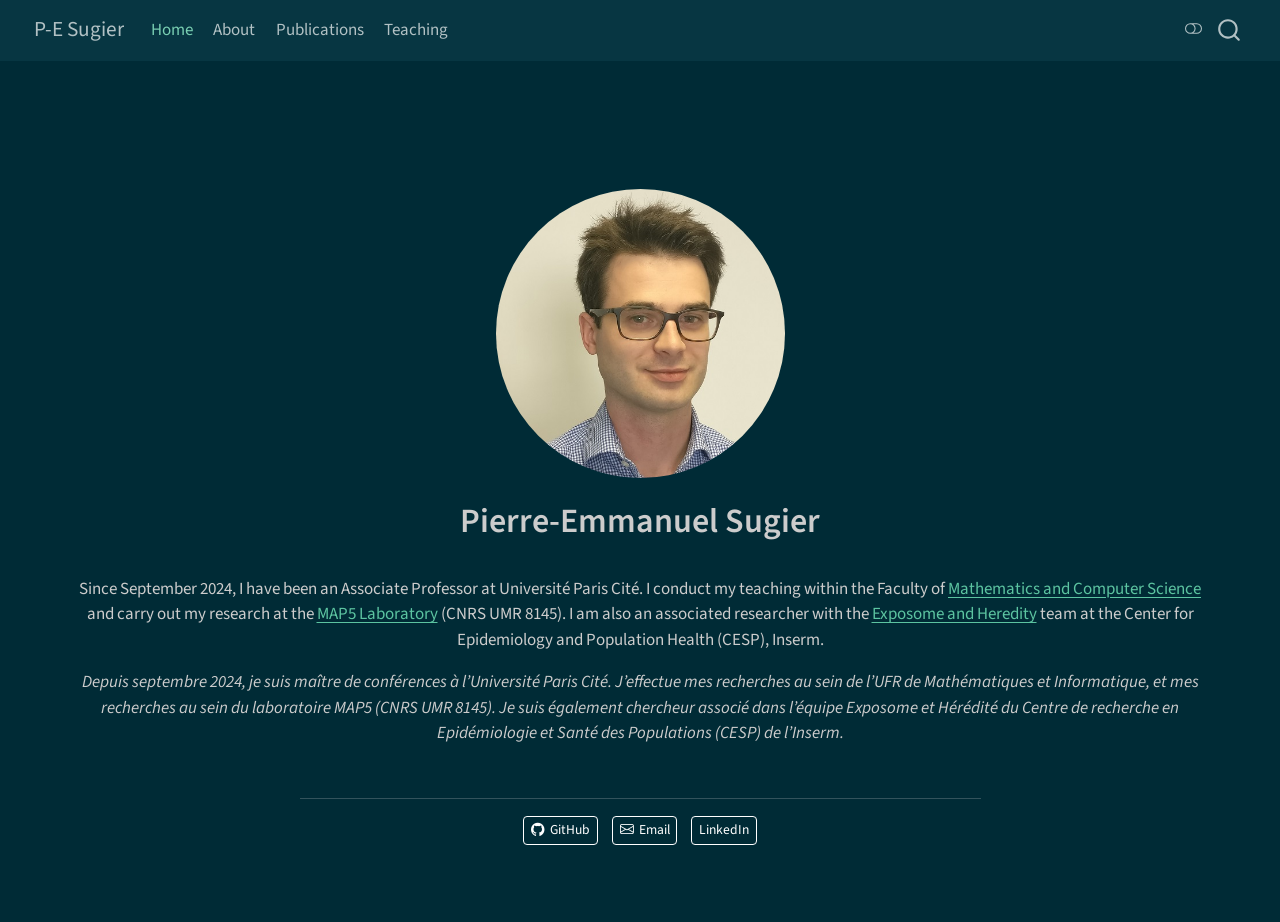
==== commit 165afa6d: "06/03/2026" ====
--- a/docs/index.html
+++ b/docs/index.html
@@ -288,7 +288,7 @@
     
 <!-- main -->
 <div class="quarto-about-jolla column-page">
-  <img src="image/pe_rando_touraine.jpeg" class="about-image
+  <img src="image/photo_PE_SUGIER_small.jpg" class="about-image
   round " style="height: 17em; width: 17em;">
  <header id="title-block-header" class="quarto-title-block default">
 <div class="quarto-title">
--- a/docs/site_libs/quarto-html/quarto-syntax-highlighting-dark-707d8167ce6003fca903bfe2be84ab7f.css
+++ b/docs/site_libs/quarto-html/quarto-syntax-highlighting-dark-707d8167ce6003fca903bfe2be84ab7f.css
@@ -0,0 +1,219 @@
+/* quarto syntax highlight colors */
+:root {
+  --quarto-hl-al-color: #f07178;
+  --quarto-hl-an-color: #d4d0ab;
+  --quarto-hl-at-color: #00e0e0;
+  --quarto-hl-bn-color: #d4d0ab;
+  --quarto-hl-bu-color: #abe338;
+  --quarto-hl-ch-color: #abe338;
+  --quarto-hl-co-color: #f8f8f2;
+  --quarto-hl-cv-color: #ffd700;
+  --quarto-hl-cn-color: #ffd700;
+  --quarto-hl-cf-color: #ffa07a;
+  --quarto-hl-dt-color: #ffa07a;
+  --quarto-hl-dv-color: #d4d0ab;
+  --quarto-hl-do-color: #f8f8f2;
+  --quarto-hl-er-color: #f07178;
+  --quarto-hl-ex-color: #00e0e0;
+  --quarto-hl-fl-color: #d4d0ab;
+  --quarto-hl-fu-color: #ffa07a;
+  --quarto-hl-im-color: #abe338;
+  --quarto-hl-in-color: #d4d0ab;
+  --quarto-hl-kw-color: #ffa07a;
+  --quarto-hl-op-color: #ffa07a;
+  --quarto-hl-ot-color: #00e0e0;
+  --quarto-hl-pp-color: #dcc6e0;
+  --quarto-hl-re-color: #00e0e0;
+  --quarto-hl-sc-color: #abe338;
+  --quarto-hl-ss-color: #abe338;
+  --quarto-hl-st-color: #abe338;
+  --quarto-hl-va-color: #00e0e0;
+  --quarto-hl-vs-color: #abe338;
+  --quarto-hl-wa-color: #dcc6e0;
+}
+
+/* other quarto variables */
+:root {
+  --quarto-font-monospace: SFMono-Regular, Menlo, Monaco, Consolas, "Liberation Mono", "Courier New", monospace;
+}
+
+/* syntax highlight based on Pandoc's rules */
+pre > code.sourceCode > span {
+  color: #f8f8f2;
+}
+
+code.sourceCode > span {
+  color: #f8f8f2;
+}
+
+div.sourceCode,
+div.sourceCode pre.sourceCode {
+  color: #f8f8f2;
+}
+
+/* Normal */
+code span {
+  color: #f8f8f2;
+}
+
+/* Alert */
+code span.al {
+  color: #f07178;
+}
+
+/* Annotation */
+code span.an {
+  color: #d4d0ab;
+}
+
+/* Attribute */
+code span.at {
+  color: #00e0e0;
+}
+
+/* BaseN */
+code span.bn {
+  color: #d4d0ab;
+}
+
+/* BuiltIn */
+code span.bu {
+  color: #abe338;
+}
+
+/* ControlFlow */
+code span.cf {
+  font-weight: bold;
+  color: #ffa07a;
+}
+
+/* Char */
+code span.ch {
+  color: #abe338;
+}
+
+/* Constant */
+code span.cn {
+  color: #ffd700;
+}
+
+/* Comment */
+code span.co {
+  font-style: italic;
+  color: #f8f8f2;
+}
+
+/* CommentVar */
+code span.cv {
+  color: #ffd700;
+}
+
+/* Documentation */
+code span.do {
+  color: #f8f8f2;
+}
+
+/* DataType */
+code span.dt {
+  color: #ffa07a;
+}
+
+/* DecVal */
+code span.dv {
+  color: #d4d0ab;
+}
+
+/* Error */
+code span.er {
+  color: #f07178;
+  text-decoration: underline;
+}
+
+/* Extension */
+code span.ex {
+  font-weight: bold;
+  color: #00e0e0;
+}
+
+/* Float */
+code span.fl {
+  color: #d4d0ab;
+}
+
+/* Function */
+code span.fu {
+  color: #ffa07a;
+}
+
+/* Import */
+code span.im {
+  color: #abe338;
+}
+
+/* Information */
+code span.in {
+  color: #d4d0ab;
+}
+
+/* Keyword */
+code span.kw {
+  font-weight: bold;
+  color: #ffa07a;
+}
+
+/* Operator */
+code span.op {
+  color: #ffa07a;
+}
+
+/* Other */
+code span.ot {
+  color: #00e0e0;
+}
+
+/* Preprocessor */
+code span.pp {
+  color: #dcc6e0;
+}
+
+/* RegionMarker */
+code span.re {
+  background-color: #f8f8f2;
+  color: #00e0e0;
+}
+
+/* SpecialChar */
+code span.sc {
+  color: #abe338;
+}
+
+/* SpecialString */
+code span.ss {
+  color: #abe338;
+}
+
+/* String */
+code span.st {
+  color: #abe338;
+}
+
+/* Variable */
+code span.va {
+  color: #00e0e0;
+}
+
+/* VerbatimString */
+code span.vs {
+  color: #abe338;
+}
+
+/* Warning */
+code span.wa {
+  color: #dcc6e0;
+}
+
+.prevent-inlining {
+  content: "</";
+}
+
+/*# sourceMappingURL=f5ab3bb6f5ded8da9f12dd3a91d3da26.css.map */
--- a/docs/styles.css
+++ b/docs/styles.css
@@ -0,0 +1 @@
+/* css styles */
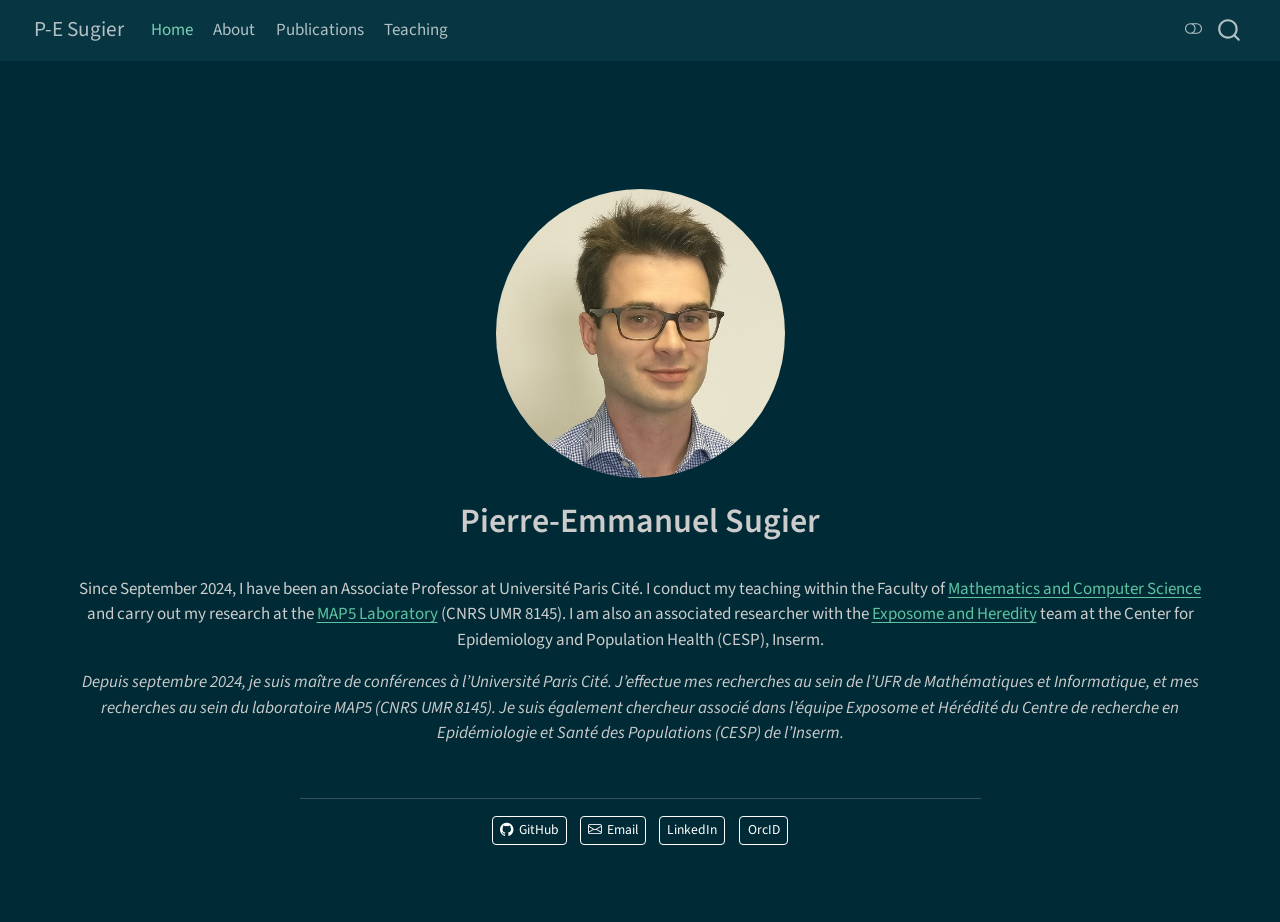
==== commit ba6b568c: "+orcid2" ====
--- a/docs/index.html
+++ b/docs/index.html
@@ -316,6 +316,10 @@
   <a href="https://www.linkedin.com/in/pierre-emmanuel-sugier-450a18b2/" class="about-link" rel="" target="">
      <span class="about-link-text">LinkedIn</span>
   </a>
+  <a href="https://orcid.org/0000-0002-5846-1104" class="about-link" rel="" target="">
+    <i class="bi bi-OrcID"></i>
+     <span class="about-link-text">OrcID</span>
+  </a>
 </div>
 </div>
  <!-- /main -->
